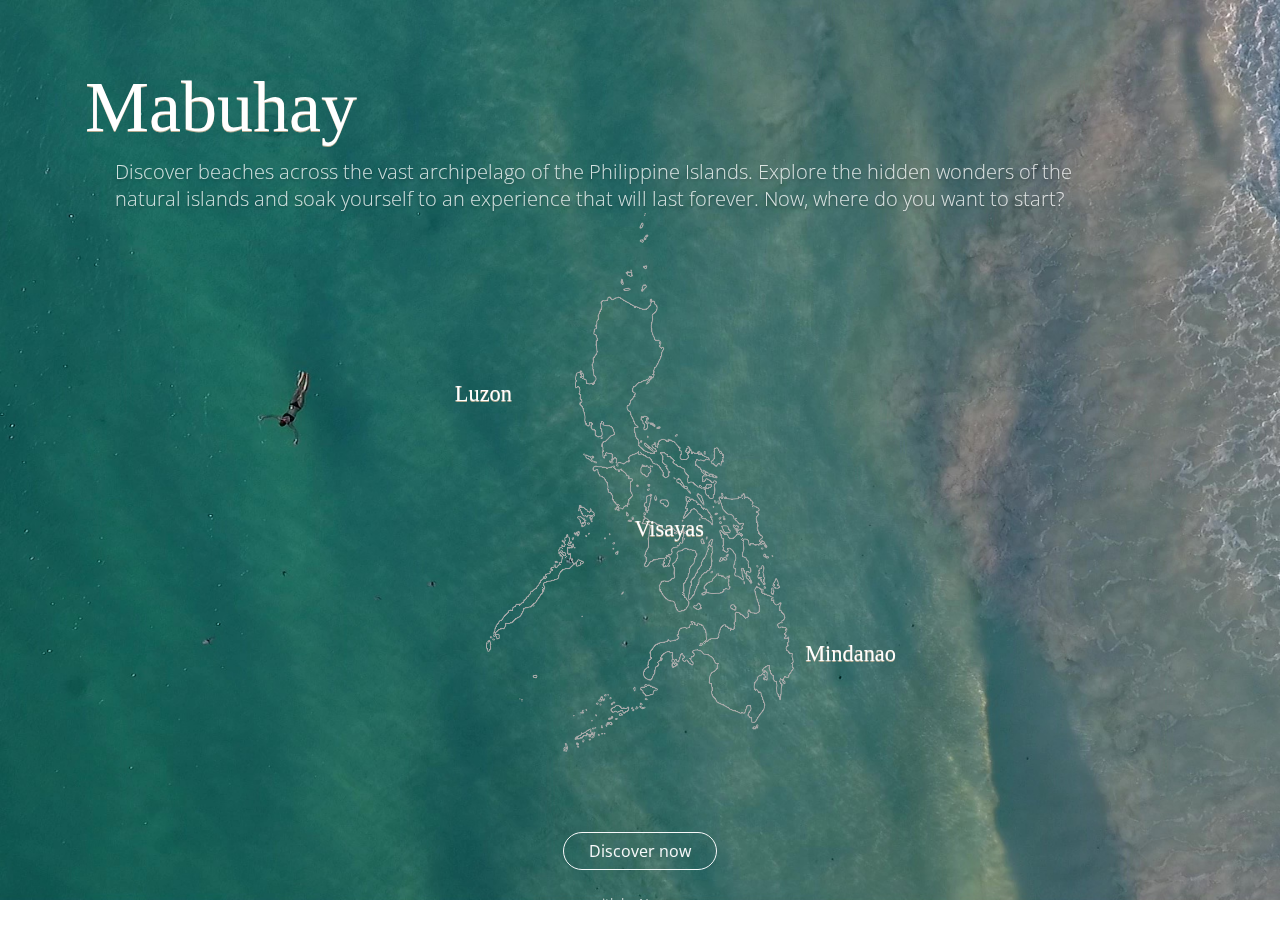
==== index.html @ d315f385 "v1.0 capstone1" ====
<!DOCTYPE html>
<html>
	<head>
		<!-- Metadata -->
		<meta charset="utf-8">
		<meta name="viewport" content="width=device-width, initial-scale=1.0, maximum-scale=1.0">
		<meta http-equiv="X-UA-Compatible" content="IE-Edge">

		<!-- Bootstrap CSS -->
		<link rel="stylesheet" type="text/css" href="./assets/css/bootstrap.css">

		<!-- Personalized css -->
		<link rel="stylesheet" type="text/css" href="./assets/css/style.css">

		<!-- JQuery -->
		<script src="https://code.jquery.com/jquery-3.3.1.js" integrity="sha256-2Kok7MbOyxpgUVvAk/HJ2jigOSYS2auK4Pfzbm7uH60=" crossorigin="anonymous"></script>

		<!-- Popper -->
		<script src="https://cdnjs.cloudflare.com/ajax/libs/popper.js/1.12.9/umd/popper.min.js" integrity="sha384-ApNbgh9B+Y1QKtv3Rn7W3mgPxhU9K/ScQsAP7hUibX39j7fakFPskvXusvfa0b4Q" crossorigin="anonymous"></script>

		<!-- Bootstrap JS -->
		<script type="text/javascript" src="./assets/js/bootstrap.js"></script>

		<!-- Favicon -->
		<link rel="shortcut icon" type="image/x-icon" href="./assets/img/favicon.ico">

		<!-- Title -->
		<title>Welcome to Isla Pilipinas</title>

		<!-- Fonts -->
		<link rel="stylesheet" href="https://use.fontawesome.com/releases/v5.3.1/css/all.css" integrity="sha384-mzrmE5qonljUremFsqc01SB46JvROS7bZs3IO2EmfFsd15uHvIt+Y8vEf7N7fWAU" crossorigin="anonymous">
		<link href="https://fonts.googleapis.com/css?family=Open+Sans|Permanent+Marker" rel="stylesheet">
	</head>
	<body>

		<!-- Background Video -->
		<div class="fullscreen">
		    <video loop muted autoplay poster="./assets/img/lonely-blue.jpg">
		        <source src="./assets/video/lonely-blue.webm" type="video/webm">
		        <source src="./assets/video/lonely-blue.mp4" type="video/mp4">
		    </video>
		</div>

		<!-- Jumbotron -->
		<div class="jumbotron jumbotron-fluid">
			<div class="container">
				<h1 class="display-3">Mabuhay</h1>
				<p class="lead">Discover beaches across the vast archipelago of the Philippine Islands. Explore the hidden wonders of the natural islands and soak yourself to an experience that will last forever. Now, where do you want to start?</p>
			</div>
		</div>

		<!-- Instruction -->
		<!-- <div class="container ">
			<small>Select an Island</small>
		</div> -->

		<!-- Map -->
		<div class="map">
			<img src="./assets/img/map.png">
			<a href="./home.html"><p>Luzon</p></a>
			<a href="#"><p>Visayas</p></a>
			<a href="#"><p>Mindanao</p></a>
		</div>

		<div class="container text-center">
			<a href="home.html"><button type="button" class="btn btn-outline-light">Discover now</button></a>
		</div>

		<!-- Footer -->
		<footer>
			<small><i class="fas fa-code"></i> with <i class="fas fa-heart"></i> by Noumer</small>
			<!-- <small>Isla Pilipinas &copy; 2018</small> -->
		</footer>
	</body>
</html>
---- assets/css/style.css ----
* {
	margin: 0;
	padding: 0;
	box-sizing: border-box;
}

body{
	font-family: 'Open Sans', sans-serif;
}

.btn {
	border-radius: 20px;
	padding: 6px 25px;
}

.jumbotron {
	background-color: transparent;
	margin: 0;
	padding-bottom: 0;
}

.jumbotron h1{
	font-family: 'Permanent Marker', cursive;
	color: white;
	text-shadow: 0px 1px 0px #b2a98f, 0px 0px 0px rgba(0,0,0,0.15), 0px 0px 0px rgba(0,0,0,0.1), 0px 0px 0px rgba(0,0,0,0.1)
}

.jumbotron p{
	color: white;
	opacity: .8;
    width: 90%;
    line-height: initial;
    margin: auto 30px;
    min-width: 250px;
	text-shadow: 0px 2px 3px rgba(0,0,0,0.3);
}

.map {
	overflow-x:hidden;
	position: relative;
	font-family: 'Permanent Marker', cursive;
}

.map p {
	margin: 0;
}

.map img{
    display: block;
    margin: auto auto 80px;
    filter: grayscale(100%) invert(80%);
}

.map a {
	position: absolute;
	color: white;
	transition: .2s;
	font-size: 140%;
	text-shadow: 0px 1px 0px #b2a98f,
	             0px 0px 0px rgba(0,0,0,0.15),
	             0px 0px 0px rgba(0,0,0,0.1),
	             0px 0px 0px rgba(0,0,0,0.1);
}

.map a:hover, .map a:active {
	text-decoration: none;
	font-size: 150%;
  	text-shadow: 0px 2px 0px #b2a98f,
             0px 14px 10px rgba(0,0,0,0.15),
             0px 24px 2px rgba(0,0,0,0.1),
             0px 34px 30px rgba(0,0,0,0.1);
}

.map a:nth-child(2) {
	top: 165px;
    right: 60%;
}

.map a:nth-child(3) {
    top: 300px;
    right: 45%;
}

.map a:nth-child(4) {
    top: 425px;
    right: 30%;
}


footer{
    display: block;
    margin: 20px auto;
    color: white;
    opacity: .7;
    text-align: center;
}


.fullscreen {
  position: fixed;
  top: 0;
  right: 0;
  bottom: 0;
  left: 0;
  overflow: hidden;
  z-index: -100;
  height: 100vh;
}

.fullscreen video{
  position: absolute;
  top: 0;
  left: 0;
  width: 100%;
  height: 100%;
}

@media (min-aspect-ratio: 16/9) {
  .fullscreen video {
    height: 300%;
    top: -100%;
  }
}

@media (max-aspect-ratio: 16/9) {
  .fullscreen video {
    width: 300%;
    left: -100%;
  }
}

@media (max-width: 410px) {
  .fullscreen {
    background: url('../img/lonely-blue.jpg') center center / cover no-repeat;
  }

  .fullscreen video {
    display: none;
  }
}


/*Homepage*/


.navbar-brand img {
	width: 50px;
}

.welcome {
	position: relative;
    height: 100vh;
    max-height: 300px;
    overflow: hidden;
    margin-bottom: 80px;
	top: 0;
	right: 0;
	bottom: 0;
	left: 0;
	z-index: -100;
}

.welcome video {
	position: absolute;
    top: 0;
    left: 0;
    width: 100%;
    /*height: 100%;*/
}

@media (min-aspect-ratio: 16/9) {
  .welcome video {
    height: 300%;
    top: -100%;
  }
}

@media (max-aspect-ratio: 16/9) {
  .welcome video {
    width: 300%;
    left: -100%;
  }
}

@media (max-width: 410px) {
  .welcome {
    background: url('../img/lonely-blue.jpg') center center / cover no-repeat;
  }

  .welcome video {
    display: none;
  }

  .banner > .jumbotron h1 {
    font-size: 3rem;
    margin: 0;
   }

   .banner > .jumbotron p {
    font-size: 1rem;
    margin: 0;
   }

   .banner > .jumbotron {
    padding: 2rem auto;
	}
}

.banner {
	padding: 0;
}

.banner > .jumbotron {
    position: absolute;
    top: 5%;
}

section {
	margin: 50px 0px;
}

.card-essentials {
	height: 350px;
	background-color: #8baf51;
	margin: 10px 0;
}

.card-featured {
	height: 200px;
	background-color: #60704b;
	margin: 10px 0;
}

.card-editors {
	height: 500px;
	background-color: #60704b;
	margin: 10px 0 50px;
}

.alt-container{
    background-color: #ececec;
    padding: 20px;
}
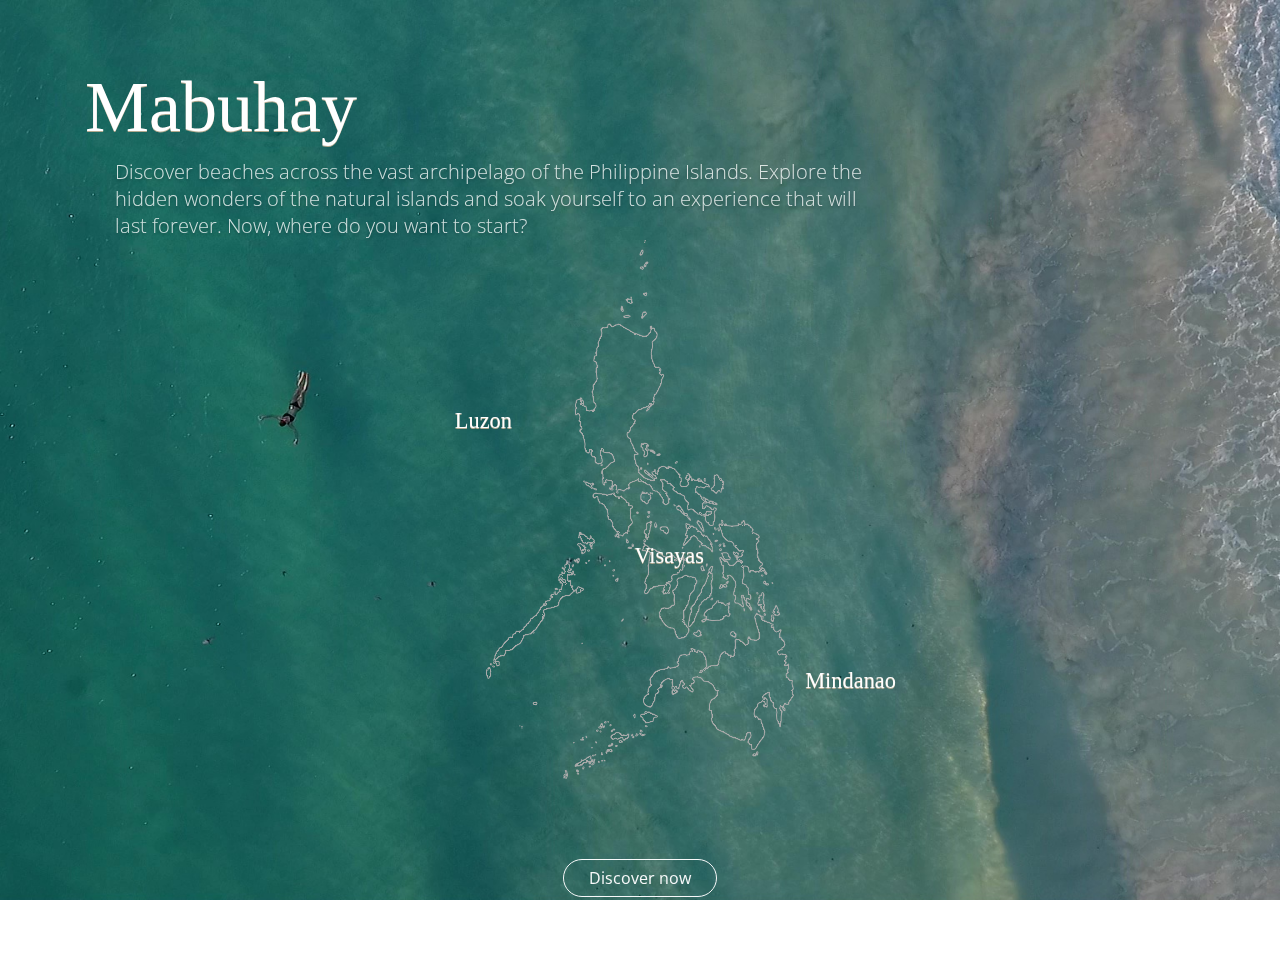
==== commit cdadfd90: "v1.1" ====
--- a/index.html
+++ b/index.html
@@ -67,7 +67,7 @@
 		</div>
 
 		<!-- Footer -->
-		<footer>
+		<footer class="landing-footer">
 			<small><i class="fas fa-code"></i> with <i class="fas fa-heart"></i> by Noumer</small>
 			<!-- <small>Isla Pilipinas &copy; 2018</small> -->
 		</footer>
--- a/assets/css/style.css
+++ b/assets/css/style.css
@@ -28,10 +28,10 @@
 .jumbotron p{
 	color: white;
 	opacity: .8;
-    width: 90%;
-    line-height: initial;
-    margin: auto 30px;
-    min-width: 250px;
+  width: 70%;
+  line-height: initial;
+  margin: auto 30px;
+  min-width: 250px;
 	text-shadow: 0px 2px 3px rgba(0,0,0,0.3);
 }
 
@@ -87,7 +87,7 @@
 }
 
 
-footer{
+.landing-footer{
     display: block;
     margin: 20px auto;
     color: white;
@@ -149,10 +149,10 @@
 
 .welcome {
 	position: relative;
-    height: 100vh;
-    max-height: 300px;
-    overflow: hidden;
-    margin-bottom: 80px;
+  height: 100vh;
+  max-height: 500px;
+  overflow: hidden;
+  margin-bottom: 80px;
 	top: 0;
 	right: 0;
 	bottom: 0;
@@ -184,7 +184,7 @@
 
 @media (max-width: 410px) {
   .welcome {
-    background: url('../img/lonely-blue.jpg') center center / cover no-repeat;
+    background: url('../img/luzon.jpg') center center / cover no-repeat;
   }
 
   .welcome video {
@@ -240,4 +240,18 @@
 .alt-container{
     background-color: #ececec;
     padding: 20px;
+}
+
+.main-footer {
+  background-color: lightgray;
+  height: 300px;
+  display: block;
+  color: black;
+  opacity: .7;
+  padding: 50px 0px;
+  overflow: hidden;
+}
+
+.main-footer p{
+  margin: 0;
 }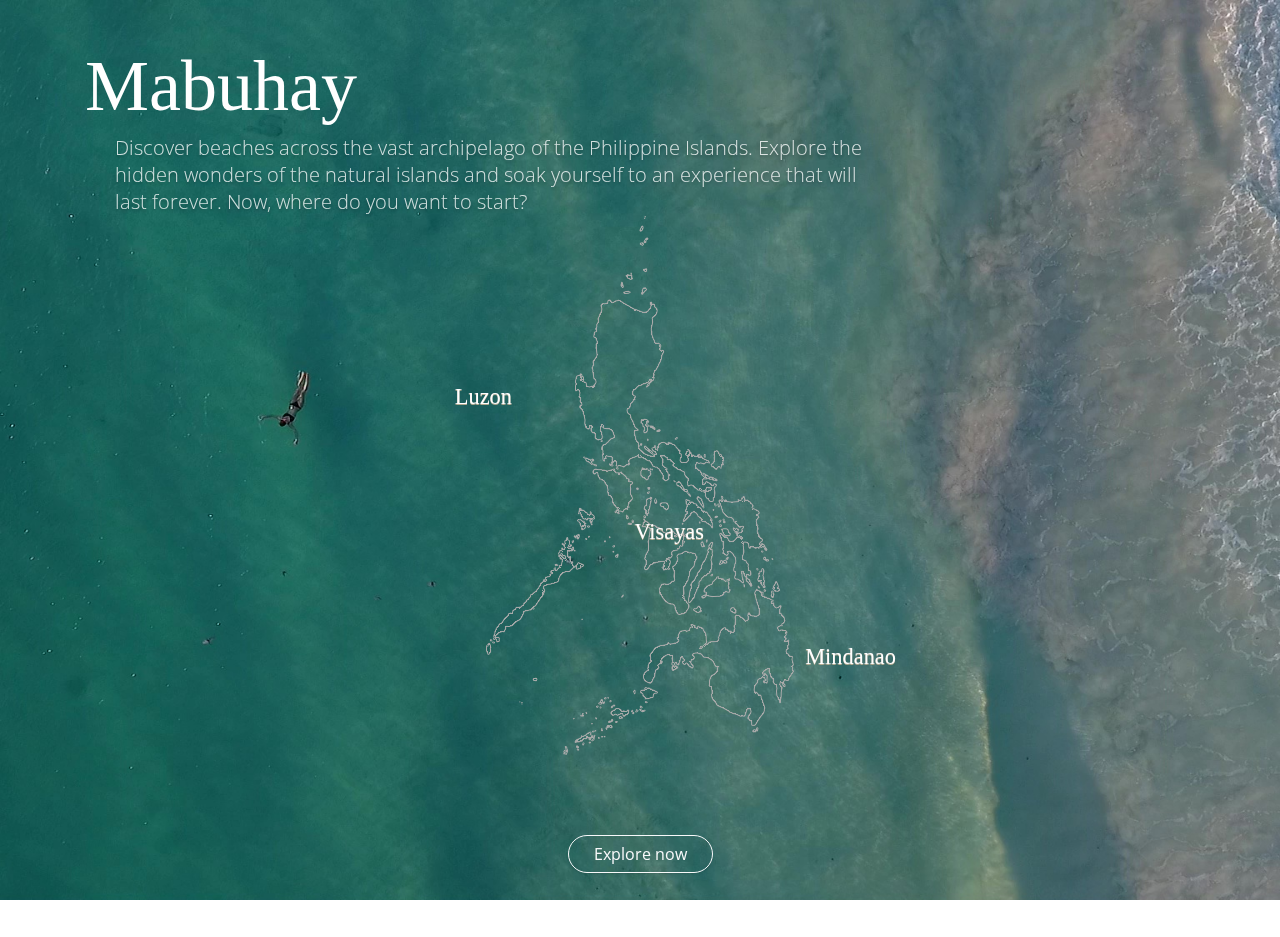
==== commit e9789d0e: "v1.2" ====
--- a/index.html
+++ b/index.html
@@ -7,6 +7,7 @@
 		<meta http-equiv="X-UA-Compatible" content="IE-Edge">
 
 		<!-- Bootstrap CSS -->
+		<link rel="stylesheet" type="text/css" href="./assets/css/animate.css">
 		<link rel="stylesheet" type="text/css" href="./assets/css/bootstrap.css">
 
 		<!-- Personalized css -->
@@ -33,43 +34,62 @@
 	</head>
 	<body>
 
-		<!-- Background Video -->
-		<div class="fullscreen">
-		    <video loop muted autoplay poster="./assets/img/lonely-blue.jpg">
-		        <source src="./assets/video/lonely-blue.webm" type="video/webm">
-		        <source src="./assets/video/lonely-blue.mp4" type="video/mp4">
-		    </video>
+
+		<main id="landing">
+			<!-- Background Video -->
+			<div class="fullscreen">
+			    <video loop muted autoplay poster="./assets/img/lonely-blue.jpg">
+			        <source src="./assets/video/lonely-blue.webm" type="video/webm">
+			        <source src="./assets/video/lonely-blue.mp4" type="video/mp4">
+			    </video>
+			</div>
+
+			<!-- Jumbotron -->
+			<div class="jumbotron jumbotron-fluid">
+				<div class="container animated fadeIn">
+					<h1 class="display-3">Mabuhay</h1>
+					<p class="lead">Discover beaches across the vast archipelago of the Philippine Islands. Explore the hidden wonders of the natural islands and soak yourself to an experience that will last forever. Now, where do you want to start?</p>
+				</div>
+			</div>
+
+			<!-- Map -->
+			<div class="map">
+				<img src="./assets/img/map.png">
+				<a href="./home.html" class="animated fadeInUp"><p>Luzon</p></a>
+				<a href="#soonModal" class="animated fadeInUp" data-toggle="modal"><p>Visayas</p></a>
+				<a href="#soonModal" class="animated fadeInUp" data-toggle="modal"><p>Mindanao</p></a>
+			</div>
+
+			<div class="container text-center">
+				<a href="home.html"><button type="button" class="btn btn-outline-light">Explore now</button></a>
+			</div>
+
+			<!-- Footer -->
+			<footer class="landing-footer">
+				<small><i class="fas fa-code"></i> with <i class="fas fa-heart"></i> by Noumer</small>
+				<!-- <small>Isla Pilipinas &copy; 2018</small> -->
+			</footer>
+		</main>
+
+		<!-- Modal -->
+		<div class="modal fade" id="soonModal" tabindex="-1" role="dialog" aria-labelledby="comingSoonModal" aria-hidden="true">
+		  <div class="modal-dialog modal-dialog-centered" role="document">
+		    <div class="modal-content text-center">
+		      <div class="modal-header">
+		        <h3 class="modal-title">Coming Soon!</h3>
+		        <a class="close" data-dismiss="modal" aria-label="Close">
+		          <span aria-hidden="true">&times;</span>
+		        </a>
+		      </div>
+		      <div class="modal-body">
+		        Don't worry, we're building more content in the future. For now you can go and explore the vast island of Luzon. 
+		      </div>
+		      <div class="modal-footer justify-content-start">
+		        <a href="./home.html"><button type="button" class="btn btn btn-outline-primary">Explore Luzon</button>
+		      </div>
+		    </div>
+		  </div>
 		</div>
 
-		<!-- Jumbotron -->
-		<div class="jumbotron jumbotron-fluid">
-			<div class="container">
-				<h1 class="display-3">Mabuhay</h1>
-				<p class="lead">Discover beaches across the vast archipelago of the Philippine Islands. Explore the hidden wonders of the natural islands and soak yourself to an experience that will last forever. Now, where do you want to start?</p>
-			</div>
-		</div>
-
-		<!-- Instruction -->
-		<!-- <div class="container ">
-			<small>Select an Island</small>
-		</div> -->
-
-		<!-- Map -->
-		<div class="map">
-			<img src="./assets/img/map.png">
-			<a href="./home.html"><p>Luzon</p></a>
-			<a href="#"><p>Visayas</p></a>
-			<a href="#"><p>Mindanao</p></a>
-		</div>
-
-		<div class="container text-center">
-			<a href="home.html"><button type="button" class="btn btn-outline-light">Discover now</button></a>
-		</div>
-
-		<!-- Footer -->
-		<footer class="landing-footer">
-			<small><i class="fas fa-code"></i> with <i class="fas fa-heart"></i> by Noumer</small>
-			<!-- <small>Isla Pilipinas &copy; 2018</small> -->
-		</footer>
 	</body>
 </html>--- a/assets/css/style.css
+++ b/assets/css/style.css
@@ -1,102 +1,73 @@
+/*Universal Customization*/
+
 * {
 	margin: 0;
 	padding: 0;
 	box-sizing: border-box;
-}
-
-body{
-	font-family: 'Open Sans', sans-serif;
-}
-
-.btn {
-	border-radius: 20px;
-	padding: 6px 25px;
-}
-
-.jumbotron {
-	background-color: transparent;
-	margin: 0;
-	padding-bottom: 0;
-}
-
-.jumbotron h1{
-	font-family: 'Permanent Marker', cursive;
-	color: white;
-	text-shadow: 0px 1px 0px #b2a98f, 0px 0px 0px rgba(0,0,0,0.15), 0px 0px 0px rgba(0,0,0,0.1), 0px 0px 0px rgba(0,0,0,0.1)
-}
-
-.jumbotron p{
-	color: white;
-	opacity: .8;
+  font-family: 'Open Sans', sans-serif;
+}
+
+
+
+
+
+
+/*Modal Customization*/
+
+body.modal-open main{
+    -webkit-filter: blur(1px);
+    -moz-filter: blur(1px);
+    -o-filter: blur(1px);
+    -ms-filter: blur(1px);
+    filter: blur(1px);
+}
+
+.modal-content{
+  background-color: rgba(255, 255, 255, 0.80);
+  border: none;
+  box-shadow: 0 5px 15px rgba(0, 0, 0, 0.3);
+}
+
+.modal-header, .modal-footer {
+  border:none;
+  display: block;
+}
+
+.modal-header {
+  padding: 20px 0px 0px;
+}
+.modal-footer {
+  padding: 0px 0px 20px;
+}
+
+.modal-header > a {
+  position: absolute;
+  top: 16px;
+  right: 16px;
+}
+
+
+
+
+
+/*Landing Page Customization*/
+#landing h1 {
+  font-family: 'Permanent Marker', cursive;
+  color: white;
+  line-height: 2.8rem;
+}
+
+#landing .jumbotron p {
+  color: white;
+  opacity: .8;
   width: 70%;
   line-height: initial;
-  margin: auto 30px;
+  margin: 25px 30px 0px;
   min-width: 250px;
-	text-shadow: 0px 2px 3px rgba(0,0,0,0.3);
-}
-
-.map {
-	overflow-x:hidden;
-	position: relative;
-	font-family: 'Permanent Marker', cursive;
-}
-
-.map p {
-	margin: 0;
-}
-
-.map img{
-    display: block;
-    margin: auto auto 80px;
-    filter: grayscale(100%) invert(80%);
-}
-
-.map a {
-	position: absolute;
-	color: white;
-	transition: .2s;
-	font-size: 140%;
-	text-shadow: 0px 1px 0px #b2a98f,
-	             0px 0px 0px rgba(0,0,0,0.15),
-	             0px 0px 0px rgba(0,0,0,0.1),
-	             0px 0px 0px rgba(0,0,0,0.1);
-}
-
-.map a:hover, .map a:active {
-	text-decoration: none;
-	font-size: 150%;
-  	text-shadow: 0px 2px 0px #b2a98f,
-             0px 14px 10px rgba(0,0,0,0.15),
-             0px 24px 2px rgba(0,0,0,0.1),
-             0px 34px 30px rgba(0,0,0,0.1);
-}
-
-.map a:nth-child(2) {
-	top: 165px;
-    right: 60%;
-}
-
-.map a:nth-child(3) {
-    top: 300px;
-    right: 45%;
-}
-
-.map a:nth-child(4) {
-    top: 425px;
-    right: 30%;
-}
-
-
-.landing-footer{
-    display: block;
-    margin: 20px auto;
-    color: white;
-    opacity: .7;
-    text-align: center;
-}
-
-
-.fullscreen {
+  text-shadow: 0px 2px 3px rgba(0,0,0,0.3);
+}
+
+#landing .fullscreen {
   position: fixed;
   top: 0;
   right: 0;
@@ -107,7 +78,7 @@
   height: 100vh;
 }
 
-.fullscreen video{
+#landing .fullscreen video{
   position: absolute;
   top: 0;
   left: 0;
@@ -116,38 +87,168 @@
 }
 
 @media (min-aspect-ratio: 16/9) {
-  .fullscreen video {
+  #landing .fullscreen video {
     height: 300%;
     top: -100%;
   }
 }
 
 @media (max-aspect-ratio: 16/9) {
-  .fullscreen video {
+  #landing .fullscreen video {
     width: 300%;
     left: -100%;
   }
 }
 
 @media (max-width: 410px) {
-  .fullscreen {
+  #landing .fullscreen {
     background: url('../img/lonely-blue.jpg') center center / cover no-repeat;
   }
 
-  .fullscreen video {
+  #landing .fullscreen video {
     display: none;
   }
 }
 
-
-/*Homepage*/
-
+#landing .map {
+  overflow-x:hidden;
+  position: relative;
+}
+
+#landing .map p {
+  font-family: 'Permanent Marker', cursive;
+  margin: 0;
+}
+
+#landing .map img{
+    display: block;
+    margin: auto auto 80px;
+    filter: grayscale(100%) invert(80%);
+}
+
+#landing .map a {
+  position: absolute;
+  color: white;
+  transition: .2s;
+  font-size: 140%;
+  text-shadow: 0px 1px 0px #b2a98f,
+               0px 0px 0px rgba(0,0,0,0.15),
+               0px 0px 0px rgba(0,0,0,0.1),
+               0px 0px 0px rgba(0,0,0,0.1);
+}
+
+#landing .map a:hover, .map a:active {
+  text-decoration: none;
+  font-size: 150%;
+  text-shadow: 0px 2px 0px #b2a98f,
+           0px 14px 10px rgba(0,0,0,0.15),
+           0px 24px 2px rgba(0,0,0,0.1),
+           0px 34px 30px rgba(0,0,0,0.1);
+}
+
+#landing .map a:nth-child(2) {
+  top: 165px;
+    right: 60%;
+}
+
+#landing .map a:nth-child(3) {
+    top: 300px;
+    right: 45%;
+}
+
+#landing .map a:nth-child(4) {
+    top: 425px;
+    right: 30%;
+}
+
+#landing .landing-footer{
+    display: block;
+    margin: 20px auto;
+    color: white;
+    opacity: .7;
+    text-align: center;
+}
+
+
+
+
+/*Bootstrap Customization*/
+.btn {
+  border-radius: 20px;
+  padding: 6px 25px;
+}
+
+.jumbotron {
+  background-color: transparent;
+  margin: 0;
+  padding-bottom: 0;
+}
 
 .navbar-brand img {
-	width: 50px;
-}
-
-.welcome {
+  width: 30px;
+}
+
+.navbar{
+  transition:500ms ease;
+  background:transparent;
+}
+.navbar.scrolled{
+  background: white;
+  box-shadow: 0 1px 2px rgba(0, 0, 0, 0.1);
+}
+.card, button {
+  box-shadow: 0 1px 2px rgba(0, 0, 0, 0.1);
+  border-radius: 5px;
+  -webkit-transition: all 0.6s cubic-bezier(0.165, 0.84, 0.44, 1);
+  transition: all 0.6s cubic-bezier(0.165, 0.84, 0.44, 1);
+}
+
+.card:hover, button:hover {
+  box-shadow: 0 5px 15px rgba(0, 0, 0, 0.3);
+  -webkit-transition: all 0.6s cubic-bezier(0.165, 0.84, 0.44, 1);
+  transition: all 0.6s cubic-bezier(0.165, 0.84, 0.44, 1);
+  -webkit-transform: scale(1.03, 1.03);
+  transform: scale(1.03, 1.03);
+}
+
+.navbar-toggler {
+  border: none;
+}
+
+
+
+/*Homepage Customization*/
+#home .banner {
+  padding: 0;
+}
+
+#home .banner > div > div > h1{
+  font-family: 'Permanent Marker', cursive;
+  color: white;
+  line-height: 2.8rem;
+  text-shadow: 0px 1px 0px #b2a98f, 0px 0px 0px rgba(0,0,0,0.15), 0px 0px 0px rgba(0,0,0,0.1), 0px 0px 0px rgba(0,0,0,0.1)
+}
+
+#home .banner > div > div > p{
+  color: white;
+  opacity: .8;
+  width: 70%;
+  line-height: initial;
+  margin: 25px 30px 0px;
+  min-width: 250px;
+  text-shadow: 0px 2px 3px rgba(0,0,0,0.3);
+}
+
+#home .banner > .jumbotron {
+    position: absolute;
+    top: 15%;
+    left: 0;
+    right: 0;
+    margin-left: auto;
+    margin-right: auto;
+}
+
+#home .welcome {
 	position: relative;
   height: 100vh;
   max-height: 500px;
@@ -157,101 +258,165 @@
 	right: 0;
 	bottom: 0;
 	left: 0;
-	z-index: -100;
-}
-
-.welcome video {
+	z-index: -1;
+  filter: brightness(90%);
+}
+
+#home .welcome video {
 	position: absolute;
-    top: 0;
-    left: 0;
-    width: 100%;
-    /*height: 100%;*/
+  top: 0;
+  left: 0;
+  width: 100%;
 }
 
 @media (min-aspect-ratio: 16/9) {
-  .welcome video {
+  #home .welcome video {
     height: 300%;
     top: -100%;
   }
 }
 
 @media (max-aspect-ratio: 16/9) {
-  .welcome video {
-    width: 300%;
-    left: -100%;
-  }
-}
-
-@media (max-width: 410px) {
-  .welcome {
+  #home .welcome video {
+    width: 120%;
+    left: 0;
+    top: 0;
+  }
+}
+
+@media (min-width: 1440px){
+  #home .welcome video {
+    top:-50%;
+  }
+}
+
+@media (max-width: 768px) {
+  #home .welcome {
     background: url('../img/luzon.jpg') center center / cover no-repeat;
   }
 
-  .welcome video {
+  #home .welcome video {
     display: none;
   }
 
-  .banner > .jumbotron h1 {
+  #home .banner > .jumbotron h1 {
     font-size: 3rem;
     margin: 0;
    }
 
-   .banner > .jumbotron p {
+  #home .banner > .jumbotron p {
     font-size: 1rem;
-    margin: 0;
    }
 
-   .banner > .jumbotron {
+  #home .banner > .jumbotron {
     padding: 2rem auto;
 	}
 }
 
-.banner {
-	padding: 0;
-}
-
-.banner > .jumbotron {
-    position: absolute;
-    top: 5%;
-}
-
-section {
-	margin: 50px 0px;
-}
-
-.card-essentials {
-	height: 350px;
+#home .card-essentials {
+	height: 200px;
 	background-color: #8baf51;
 	margin: 10px 0;
 }
 
-.card-featured {
+#home .card-featured {
 	height: 200px;
 	background-color: #60704b;
 	margin: 10px 0;
 }
 
-.card-editors {
+#home .card-editors {
 	height: 500px;
 	background-color: #60704b;
 	margin: 10px 0 50px;
 }
 
-.alt-container{
-    background-color: #ececec;
-    padding: 20px;
-}
+
+
+
+
+/*Footer Customization*/
 
 .main-footer {
   background-color: lightgray;
-  height: 300px;
+  height: auto;
   display: block;
   color: black;
   opacity: .7;
-  padding: 50px 0px;
+  padding: 30px 0px 0px;
   overflow: hidden;
 }
 
 .main-footer p{
   margin: 0;
-}+  padding: 0 20px;
+}
+
+.main-footer > div > div > div {
+  margin: 20px auto 40px;
+}
+
+.main-footer > div > div > div:last-child{
+  text-align: center;
+}
+
+
+
+
+
+/*Call to Action Customization*/
+
+.cta {
+  background-color: #57869e;
+  color: white;
+  margin: 0;
+  padding: 60px;
+  height: 100%;
+}
+
+
+
+
+
+/*Global Customization*/
+
+section {
+  margin: 50px 0px;
+}
+
+section h2 {
+  font-weight: bold;
+}
+
+a:focus, button:focus {
+  outline: none;
+}
+
+
+.alt-container{
+    background-color: #ececec;
+    padding: 20px 0px;
+}
+
+.banner-small {
+  overflow: hidden;
+  background-image: url(../img/contact.jpg);
+  background-repeat: no-repeat;
+  background-size: cover;
+  background-attachment: fixed;
+  height: auto;
+}
+
+.banner-small > div > div > h1 {
+  color: white;
+  font-weight: bold;
+  letter-spacing: 1px;
+  line-height: 43px;
+  max-width: 500px;
+  margin: auto;
+}
+
+.banner-small > div{
+  padding: 100px 0 40px;
+}
+
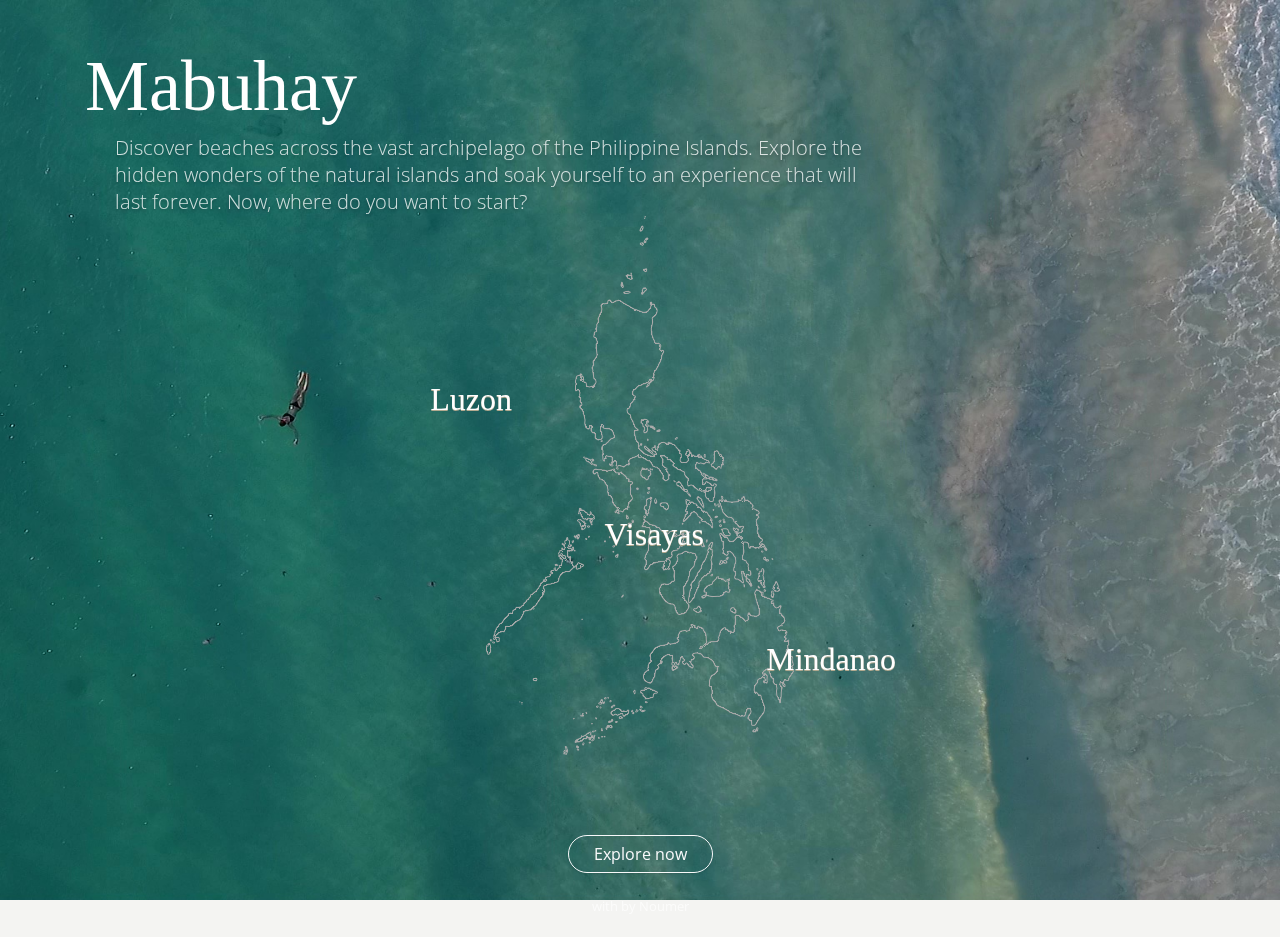
==== commit 5a14c964: "v1.3" ====
--- a/index.html
+++ b/index.html
@@ -46,7 +46,7 @@
 
 			<!-- Jumbotron -->
 			<div class="jumbotron jumbotron-fluid">
-				<div class="container animated fadeIn">
+				<div class="container animated fadeInUp">
 					<h1 class="display-3">Mabuhay</h1>
 					<p class="lead">Discover beaches across the vast archipelago of the Philippine Islands. Explore the hidden wonders of the natural islands and soak yourself to an experience that will last forever. Now, where do you want to start?</p>
 				</div>
@@ -55,9 +55,9 @@
 			<!-- Map -->
 			<div class="map">
 				<img src="./assets/img/map.png">
-				<a href="./home.html" class="animated fadeInUp"><p>Luzon</p></a>
-				<a href="#soonModal" class="animated fadeInUp" data-toggle="modal"><p>Visayas</p></a>
-				<a href="#soonModal" class="animated fadeInUp" data-toggle="modal"><p>Mindanao</p></a>
+				<a href="./home.html" class="animated fadeInUp"><h2>Luzon</h2></a>
+				<a href="#soonModal" class="animated fadeInUp" data-toggle="modal"><h2>Visayas</h2></a>
+				<a href="#soonModal" class="animated fadeInUp" data-toggle="modal"><h2>Mindanao</h2></a>
 			</div>
 
 			<div class="container text-center">
--- a/assets/css/style.css
+++ b/assets/css/style.css
@@ -115,7 +115,7 @@
   position: relative;
 }
 
-#landing .map p {
+#landing .map h2 {
   font-family: 'Permanent Marker', cursive;
   margin: 0;
 }
@@ -286,7 +286,7 @@
 
 @media (min-width: 1440px){
   #home .welcome video {
-    top:-50%;
+    top:-100%;
   }
 }
 
@@ -322,13 +322,55 @@
 #home .card-featured {
 	height: 200px;
 	background-color: #60704b;
-	margin: 10px 0;
+  margin: 10px 0;
+  border: none;
+  background-size: cover;
+  background-repeat: no-repeat;
+  overflow: hidden;
+}
+
+#home .card-featured h4 {
+	position: absolute;
+  bottom: 30px;
+  margin: 10px;
+  color: white;
+}
+
+#home .card-featured h5 {
+  position: absolute;
+  bottom: 0;
+  margin: 10px;
+  color: white;
+}
+
+#home .card-gradient{
+  background-image: linear-gradient(-180deg, rgba(254,254,254,0.00) 50%, #141414 100%);
+  height: 100%;
 }
 
 #home .card-editors {
 	height: 500px;
 	background-color: #60704b;
 	margin: 10px 0 50px;
+}
+
+.featured-1{
+  background-image: url(../img/featured-1.jpg);
+}
+.featured-2{
+  background-image: url(../img/featured-2.jpg);
+}
+.featured-3{
+  background-image: url(../img/featured-3.jpg);
+}
+.featured-4{
+  background-image: url(../img/featured-4.jpg);
+}
+.featured-5{
+  background-image: url(../img/featured-5.jpg);
+}
+.featured-6{
+  background-image: url(../img/featured-6.jpg);
 }
 
 
@@ -380,6 +422,10 @@
 
 /*Global Customization*/
 
+body {
+  background-color: #F4F4F2;
+}
+
 section {
   margin: 50px 0px;
 }
@@ -394,7 +440,7 @@
 
 
 .alt-container{
-    background-color: #ececec;
+    /* background-color: rgb(231, 231, 231); */
     padding: 20px 0px;
 }
 
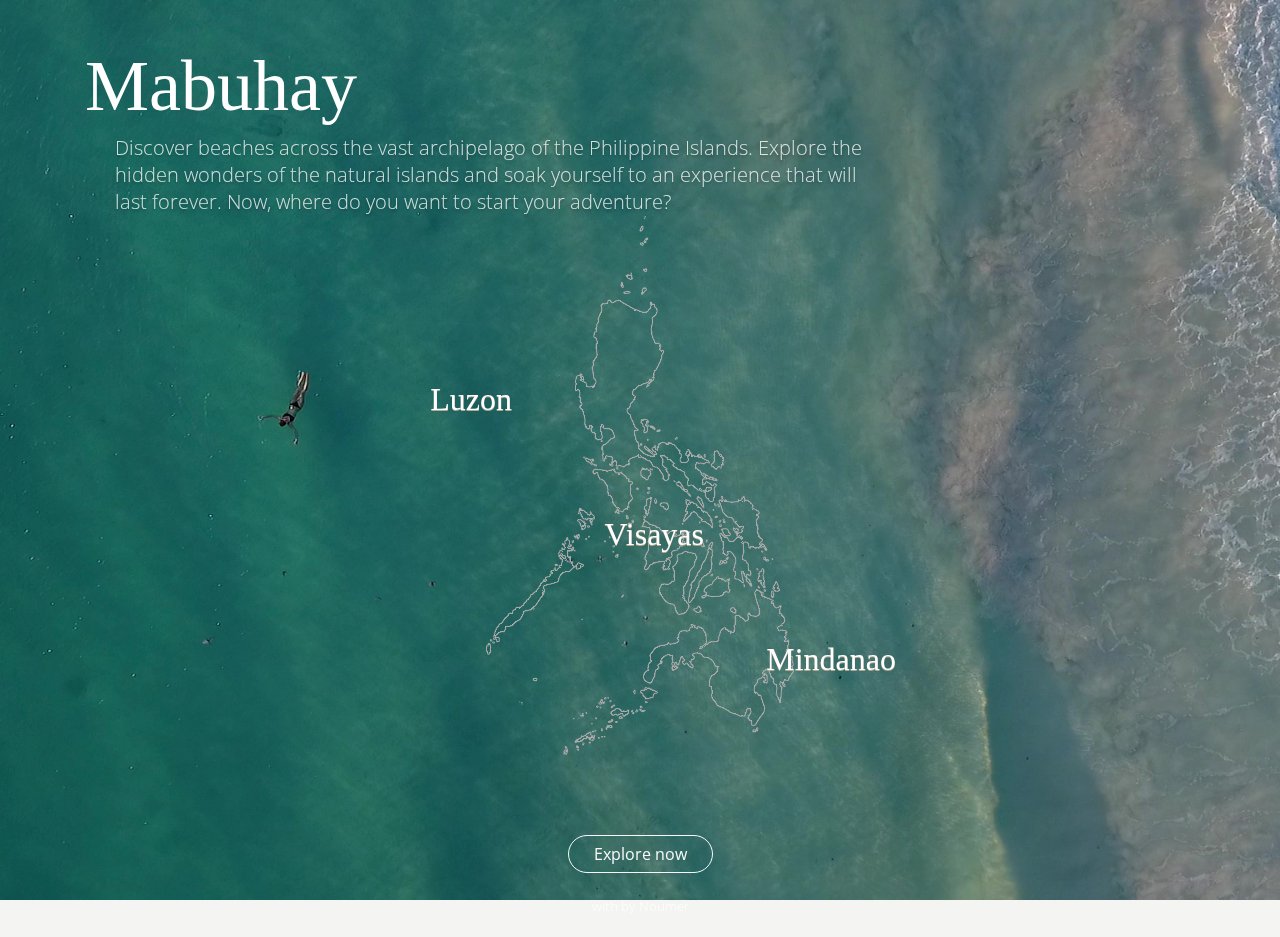
==== commit c7d62927: "v1.4" ====
--- a/index.html
+++ b/index.html
@@ -48,7 +48,7 @@
 			<div class="jumbotron jumbotron-fluid">
 				<div class="container animated fadeInUp">
 					<h1 class="display-3">Mabuhay</h1>
-					<p class="lead">Discover beaches across the vast archipelago of the Philippine Islands. Explore the hidden wonders of the natural islands and soak yourself to an experience that will last forever. Now, where do you want to start?</p>
+					<p class="lead">Discover beaches across the vast archipelago of the Philippine Islands. Explore the hidden wonders of the natural islands and soak yourself to an experience that will last forever. Now, where do you want to start your adventure?</p>
 				</div>
 			</div>
 
@@ -76,7 +76,8 @@
 		  <div class="modal-dialog modal-dialog-centered" role="document">
 		    <div class="modal-content text-center">
 		      <div class="modal-header">
-		        <h3 class="modal-title">Coming Soon!</h3>
+		      	<h1 class="display-2"><i class="far fa-sad-cry animated swing infinite"></i></h1>
+		        <h4 class="modal-title">Coming Soon!</h4>
 		        <a class="close" data-dismiss="modal" aria-label="Close">
 		          <span aria-hidden="true">&times;</span>
 		        </a>
@@ -85,7 +86,7 @@
 		        Don't worry, we're building more content in the future. For now you can go and explore the vast island of Luzon. 
 		      </div>
 		      <div class="modal-footer justify-content-start">
-		        <a href="./home.html"><button type="button" class="btn btn btn-outline-primary">Explore Luzon</button>
+		        <a data-dismiss="modal" aria-label="Close"><button type="button" class="btn btn btn-outline-primary">Explore Luzon</button>
 		      </div>
 		    </div>
 		  </div>
--- a/assets/css/style.css
+++ b/assets/css/style.css
@@ -14,7 +14,7 @@
 
 /*Modal Customization*/
 
-body.modal-open main{
+body.modal-open main, body.modal-open nav{
     -webkit-filter: blur(1px);
     -moz-filter: blur(1px);
     -o-filter: blur(1px);
@@ -37,7 +37,7 @@
   padding: 20px 0px 0px;
 }
 .modal-footer {
-  padding: 0px 0px 20px;
+  padding: 0px 0px 35px;
 }
 
 .modal-header > a {
@@ -184,26 +184,36 @@
   padding-bottom: 0;
 }
 
+a.nav-link {
+  text-align: center;
+  margin: auto 10px;
+}
+
+.navbar-brand {
+  font-size: 25px;
+}
+
 .navbar-brand img {
   width: 30px;
 }
 
 .navbar{
   transition:500ms ease;
-  background:transparent;
-}
-.navbar.scrolled{
-  background: white;
+  background: rgba(236, 236, 234, 0.9);
   box-shadow: 0 1px 2px rgba(0, 0, 0, 0.1);
 }
-.card, button {
+/*.navbar.scrolled{
+  background: rgba(236, 236, 234, 0.7);
+  box-shadow: 0 1px 2px rgba(0, 0, 0, 0.1);
+}*/
+.card {
   box-shadow: 0 1px 2px rgba(0, 0, 0, 0.1);
   border-radius: 5px;
   -webkit-transition: all 0.6s cubic-bezier(0.165, 0.84, 0.44, 1);
   transition: all 0.6s cubic-bezier(0.165, 0.84, 0.44, 1);
 }
 
-.card:hover, button:hover {
+.card:hover {
   box-shadow: 0 5px 15px rgba(0, 0, 0, 0.3);
   -webkit-transition: all 0.6s cubic-bezier(0.165, 0.84, 0.44, 1);
   transition: all 0.6s cubic-bezier(0.165, 0.84, 0.44, 1);
@@ -215,11 +225,22 @@
   border: none;
 }
 
+.form-control {
+  box-shadow: 0 1px 2px rgba(0, 0, 0, 0.1);
+}
+
+.form-control:focus {
+  border: 1px solid #ced4da;
+  outline: none;
+  box-shadow: 0 5px 15px rgba(0, 0, 0, 0.3);
+}
+
 
 
 /*Homepage Customization*/
 #home .banner {
   padding: 0;
+  box-shadow: inset 0px 0px 10px rgba(0,0,0,0.1);
 }
 
 #home .banner > div > div > h1{
@@ -237,6 +258,7 @@
   margin: 25px 30px 0px;
   min-width: 250px;
   text-shadow: 0px 2px 3px rgba(0,0,0,0.3);
+  font-weight: bold;
 }
 
 #home .banner > .jumbotron {
@@ -259,7 +281,7 @@
 	bottom: 0;
 	left: 0;
 	z-index: -1;
-  filter: brightness(90%);
+  filter: saturate(1.8);
 }
 
 #home .welcome video {
@@ -313,13 +335,7 @@
 	}
 }
 
-#home .card-essentials {
-	height: 200px;
-	background-color: #8baf51;
-	margin: 10px 0;
-}
-
-#home .card-featured {
+#home .card-container {
 	height: 200px;
 	background-color: #60704b;
   margin: 10px 0;
@@ -329,18 +345,24 @@
   overflow: hidden;
 }
 
-#home .card-featured h4 {
+#home .card-heading h4 {
 	position: absolute;
   bottom: 30px;
   margin: 10px;
   color: white;
-}
-
-#home .card-featured h5 {
+  text-overflow: ellipsis;
+  width: 90%;
+}
+
+#home .card-subheading h5 {
   position: absolute;
   bottom: 0;
   margin: 10px;
   color: white;
+  text-overflow: ellipsis;
+  white-space: nowrap;
+  overflow: hidden;
+  width: 90%;
 }
 
 #home .card-gradient{
@@ -348,11 +370,28 @@
   height: 100%;
 }
 
-#home .card-editors {
+#home .banner-editor {
+  position: relative;
 	height: 500px;
 	background-color: #60704b;
 	margin: 10px 0 50px;
-}
+  box-shadow: inset 0px 0px 10px rgba(0,0,0,0.3);
+}
+
+#home .banner-editor h2 {
+  font-size: 2.5rem;
+  color: white;
+  text-shadow: 0px 2px 3px rgba(0,0,0,0.3);
+}
+
+#home .banner-editor h3 {
+  color: white;
+  text-shadow: 0px 2px 3px rgba(0,0,0,0.3);
+  margin: auto;
+  max-width: 70%;
+}
+
+
 
 .featured-1{
   background-image: url(../img/featured-1.jpg);
@@ -371,6 +410,27 @@
 }
 .featured-6{
   background-image: url(../img/featured-6.jpg);
+}
+.suggest-1{
+  background-image: url(../img/suggest-1.jpg);
+}
+.suggest-2{
+  background-image: url(../img/suggest-2.jpg);
+}
+.suggest-3{
+  background-image: url(../img/suggest-3.jpg);
+}
+.suggest-4{
+  background-image: url(../img/suggest-4.jpg);
+}
+.editors-1{
+  background-image: url(../img/editors-1.jpg)
+}
+.editors-2{
+  background-image: url(../img/editors-2.jpg)
+}
+.editors-3{
+  background-image: url(../img/editors-3.jpg)
 }
 
 
@@ -410,10 +470,20 @@
 
 .cta {
   background-color: #57869e;
+  background-image: url(../img/cta.jpg);
+  background-attachment: fixed;
+  background-size: cover;
+  background-position: center center;
+  background-repeat: no-repeat;
   color: white;
   margin: 0;
   padding: 60px;
   height: 100%;
+  filter: saturate(0.7);
+}
+
+.cta h2,.cta p {
+  text-shadow: 0px 2px 3px rgba(0,0,0,0.3);
 }
 
 
@@ -432,25 +502,39 @@
 
 section h2 {
   font-weight: bold;
+  letter-spacing: 1px;
 }
 
 a:focus, button:focus {
   outline: none;
 }
 
+.active {
+  font-weight: bold;
+}
 
 .alt-container{
     /* background-color: rgb(231, 231, 231); */
     padding: 20px 0px;
 }
 
+#contact .banner-small {
+  background-image: url(../img/contact-alt.jpg);
+  background-position: center center;
+}
+
+#about .banner-small {
+   background-image: url(../img/about-alt.jpg);
+  background-position: center center;
+}
+
 .banner-small {
   overflow: hidden;
-  background-image: url(../img/contact.jpg);
   background-repeat: no-repeat;
   background-size: cover;
   background-attachment: fixed;
   height: auto;
+  padding: 80px 0;
 }
 
 .banner-small > div > div > h1 {
@@ -460,9 +544,54 @@
   line-height: 43px;
   max-width: 500px;
   margin: auto;
+  text-shadow: 0px 2px 3px rgba(0,0,0,0.3);
 }
 
 .banner-small > div{
   padding: 100px 0 40px;
 }
 
+.vh-center {
+    position: absolute;
+    top: 50%;
+    height: 100px;
+    margin-top: -50px;
+    right:  0;
+    left: 0;
+}
+
+
+
+
+
+/*Contact Customization*/
+#contact > div > div.row > div {
+  margin: 40px auto;
+}
+
+#contact iframe {
+    width: 100%;
+}
+
+#contact label {
+  width: 100%;
+}
+
+#contact textarea {
+  resize: none;
+}
+
+#contact a {
+  text-align: right;
+  display: block;
+}
+
+#contact > div > div > div > h2 > i.fas {
+    font-size: 20px;
+    vertical-align: middle;
+}
+
+#contact .fa-phone{
+  transform: rotate(115deg);
+}
+
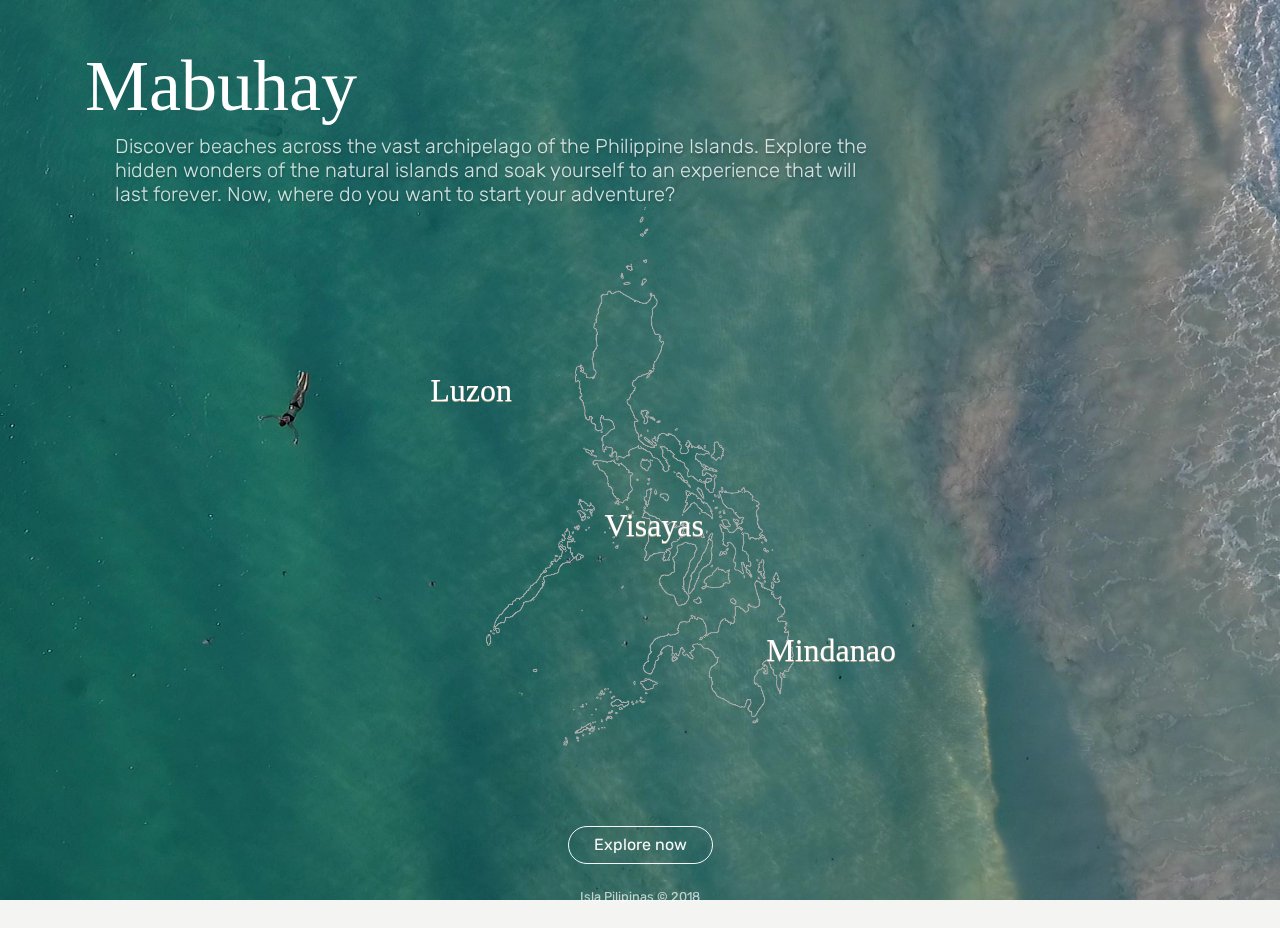
==== commit 3da59684: "v1.5" ====
--- a/index.html
+++ b/index.html
@@ -30,7 +30,7 @@
 
 		<!-- Fonts -->
 		<link rel="stylesheet" href="https://use.fontawesome.com/releases/v5.3.1/css/all.css" integrity="sha384-mzrmE5qonljUremFsqc01SB46JvROS7bZs3IO2EmfFsd15uHvIt+Y8vEf7N7fWAU" crossorigin="anonymous">
-		<link href="https://fonts.googleapis.com/css?family=Open+Sans|Permanent+Marker" rel="stylesheet">
+		<link href="https://fonts.googleapis.com/css?family=Rubik|Permanent+Marker" rel="stylesheet">
 	</head>
 	<body>
 
@@ -66,8 +66,8 @@
 
 			<!-- Footer -->
 			<footer class="landing-footer">
-				<small><i class="fas fa-code"></i> with <i class="fas fa-heart"></i> by Noumer</small>
-				<!-- <small>Isla Pilipinas &copy; 2018</small> -->
+				<!-- <small><i class="fas fa-code"></i> with <i class="fas fa-heart"></i> by Noumer</small> -->
+				<small>Isla Pilipinas &copy; 2018</small>
 			</footer>
 		</main>
 
@@ -86,7 +86,7 @@
 		        Don't worry, we're building more content in the future. For now you can go and explore the vast island of Luzon. 
 		      </div>
 		      <div class="modal-footer justify-content-start">
-		        <a data-dismiss="modal" aria-label="Close"><button type="button" class="btn btn btn-outline-primary">Explore Luzon</button>
+		        <a href="./home.html"><button type="button" class="btn btn btn-outline-dark">Explore Luzon</button>
 		      </div>
 		    </div>
 		  </div>
--- a/assets/css/style.css
+++ b/assets/css/style.css
@@ -4,7 +4,7 @@
 	margin: 0;
 	padding: 0;
 	box-sizing: border-box;
-  font-family: 'Open Sans', sans-serif;
+  font-family: 'Rubik', sans-serif;
 }
 
 
@@ -36,6 +36,11 @@
 .modal-header {
   padding: 20px 0px 0px;
 }
+
+.modal-header h1 {
+  color: #2193b0;
+}
+
 .modal-footer {
   padding: 0px 0px 35px;
 }
@@ -178,6 +183,26 @@
   padding: 6px 25px;
 }
 
+.btn-dark {
+  background-color: #2193b0;
+  border: 2px solid #2193b0;
+}
+
+.btn-dark:hover{
+  background-color: #1e839c;
+  border: 2px solid #1e839c;
+}
+
+.btn-outline-dark {
+  border: 2px solid #2193b0;
+  color: #2193b0;
+}
+
+.btn-outline-dark:hover {
+  background-color: #1e839c;
+  border: 2px solid #1e839c;
+}
+
 .jumbotron {
   background-color: transparent;
   margin: 0;
@@ -238,13 +263,14 @@
 
 
 /*Homepage Customization*/
+
 #home .banner {
   padding: 0;
   box-shadow: inset 0px 0px 10px rgba(0,0,0,0.1);
 }
 
 #home .banner > div > div > h1{
-  font-family: 'Permanent Marker', cursive;
+  /* font-family: 'Rubik', cursive; */
   color: white;
   line-height: 2.8rem;
   text-shadow: 0px 1px 0px #b2a98f, 0px 0px 0px rgba(0,0,0,0.15), 0px 0px 0px rgba(0,0,0,0.1), 0px 0px 0px rgba(0,0,0,0.1)
@@ -308,7 +334,7 @@
 
 @media (min-width: 1440px){
   #home .welcome video {
-    top:-100%;
+    top:-95%;
   }
 }
 
@@ -440,10 +466,9 @@
 /*Footer Customization*/
 
 .main-footer {
-  background-color: lightgray;
+  background-color: #f1f1f1;
   height: auto;
   display: block;
-  color: black;
   opacity: .7;
   padding: 30px 0px 0px;
   overflow: hidden;
@@ -470,7 +495,7 @@
 
 .cta {
   background-color: #57869e;
-  background-image: url(../img/cta.jpg);
+  background-image: url(../img/suggest-1.jpg);
   background-attachment: fixed;
   background-size: cover;
   background-position: center center;
@@ -518,13 +543,17 @@
     padding: 20px 0px;
 }
 
+#home section > h2, #contact h3, .main-footer h4 {
+  color: #484848;
+}
+
 #contact .banner-small {
-  background-image: url(../img/contact-alt.jpg);
+  background-image: url(../img/contact.jpg);
   background-position: center center;
 }
 
 #about .banner-small {
-   background-image: url(../img/about-alt.jpg);
+   background-image: url(../img/about.jpg);
   background-position: center center;
 }
 
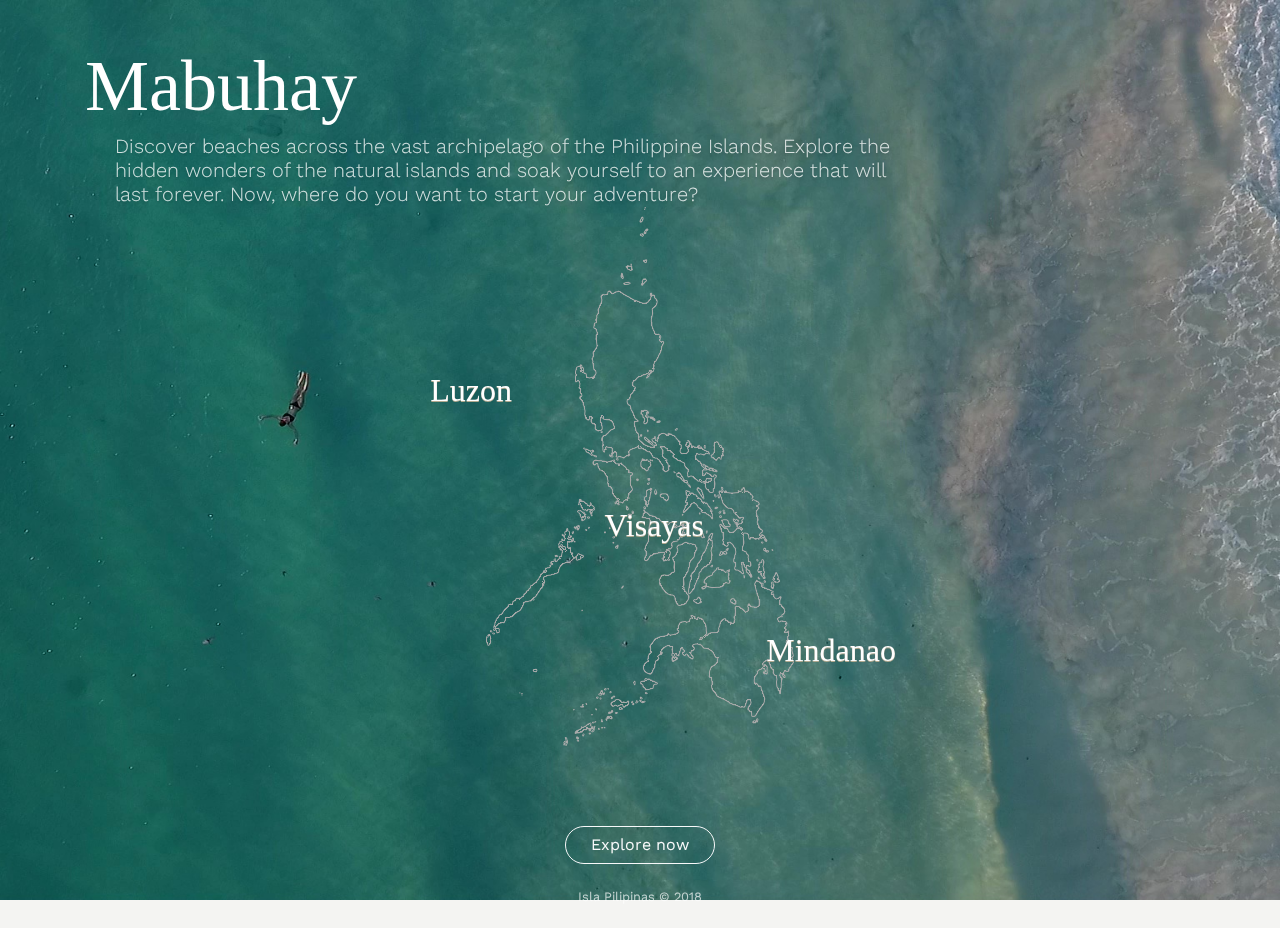
==== commit 07866911: "v1.6" ====
--- a/index.html
+++ b/index.html
@@ -30,7 +30,7 @@
 
 		<!-- Fonts -->
 		<link rel="stylesheet" href="https://use.fontawesome.com/releases/v5.3.1/css/all.css" integrity="sha384-mzrmE5qonljUremFsqc01SB46JvROS7bZs3IO2EmfFsd15uHvIt+Y8vEf7N7fWAU" crossorigin="anonymous">
-		<link href="https://fonts.googleapis.com/css?family=Rubik|Permanent+Marker" rel="stylesheet">
+		<link href="https://fonts.googleapis.com/css?family=Work+Sans|Permanent+Marker" rel="stylesheet">
 	</head>
 	<body>
 
--- a/assets/css/style.css
+++ b/assets/css/style.css
@@ -4,7 +4,7 @@
 	margin: 0;
 	padding: 0;
 	box-sizing: border-box;
-  font-family: 'Rubik', sans-serif;
+  font-family: 'Work Sans', sans-serif;
 }
 
 
@@ -15,15 +15,15 @@
 /*Modal Customization*/
 
 body.modal-open main, body.modal-open nav{
-    -webkit-filter: blur(1px);
-    -moz-filter: blur(1px);
-    -o-filter: blur(1px);
-    -ms-filter: blur(1px);
-    filter: blur(1px);
+    -webkit-filter: blur(2px);
+    -moz-filter: blur(2px);
+    -o-filter: blur(2px);
+    -ms-filter: blur(2px);
+    filter: blur(2px);
 }
 
 .modal-content{
-  background-color: rgba(255, 255, 255, 0.80);
+  background-color:rgba(236, 236, 234, 0.9);
   border: none;
   box-shadow: 0 5px 15px rgba(0, 0, 0, 0.3);
 }
@@ -69,7 +69,7 @@
   line-height: initial;
   margin: 25px 30px 0px;
   min-width: 250px;
-  text-shadow: 0px 2px 3px rgba(0,0,0,0.3);
+  text-shadow: 0px 2px 3px rgba(0,0,0,0.2);
 }
 
 #landing .fullscreen {
@@ -267,10 +267,13 @@
 #home .banner {
   padding: 0;
   box-shadow: inset 0px 0px 10px rgba(0,0,0,0.1);
+  background-color: rgba(0, 0, 0, 0.2);
 }
 
 #home .banner > div > div > h1{
-  /* font-family: 'Rubik', cursive; */
+  font-family: 'Permanent Marker', serif;
+  letter-spacing: 3px;
+  font-weight: normal;
   color: white;
   line-height: 2.8rem;
   text-shadow: 0px 1px 0px #b2a98f, 0px 0px 0px rgba(0,0,0,0.15), 0px 0px 0px rgba(0,0,0,0.1), 0px 0px 0px rgba(0,0,0,0.1)
@@ -283,7 +286,7 @@
   line-height: initial;
   margin: 25px 30px 0px;
   min-width: 250px;
-  text-shadow: 0px 2px 3px rgba(0,0,0,0.3);
+  text-shadow: 0px 2px 3px rgba(0,0,0,0.2);
   font-weight: bold;
 }
 
@@ -361,41 +364,6 @@
 	}
 }
 
-#home .card-container {
-	height: 200px;
-	background-color: #60704b;
-  margin: 10px 0;
-  border: none;
-  background-size: cover;
-  background-repeat: no-repeat;
-  overflow: hidden;
-}
-
-#home .card-heading h4 {
-	position: absolute;
-  bottom: 30px;
-  margin: 10px;
-  color: white;
-  text-overflow: ellipsis;
-  width: 90%;
-}
-
-#home .card-subheading h5 {
-  position: absolute;
-  bottom: 0;
-  margin: 10px;
-  color: white;
-  text-overflow: ellipsis;
-  white-space: nowrap;
-  overflow: hidden;
-  width: 90%;
-}
-
-#home .card-gradient{
-  background-image: linear-gradient(-180deg, rgba(254,254,254,0.00) 50%, #141414 100%);
-  height: 100%;
-}
-
 #home .banner-editor {
   position: relative;
 	height: 500px;
@@ -407,12 +375,12 @@
 #home .banner-editor h2 {
   font-size: 2.5rem;
   color: white;
-  text-shadow: 0px 2px 3px rgba(0,0,0,0.3);
+  text-shadow: 0px 2px 3px rgba(0,0,0,0.2);
 }
 
 #home .banner-editor h3 {
   color: white;
-  text-shadow: 0px 2px 3px rgba(0,0,0,0.3);
+  text-shadow: 0px 2px 3px rgba(0,0,0,0.2);
   margin: auto;
   max-width: 70%;
 }
@@ -476,16 +444,37 @@
 
 .main-footer p{
   margin: 0;
-  padding: 0 20px;
-}
+  padding: 5px 20px;
+}
+
+.main-footer p > a{
+  color: #1d1d1d;
+  transition: .5s;
+}
+
+.main-footer p > a:hover{
+  font-size: 16.5px;
+  text-decoration: none;
+}
+
 
 .main-footer > div > div > div {
-  margin: 20px auto 40px;
+  margin: 20px auto;
 }
 
 .main-footer > div > div > div:last-child{
   text-align: center;
 }
+.fa-behance-square{
+  color: #1769ff;
+}
+
+.fa-twitter-square {
+  color: #1da1f2;
+}
+.fa-instagram {
+  color: #c13584;
+}
 
 
 
@@ -494,8 +483,7 @@
 /*Call to Action Customization*/
 
 .cta {
-  background-color: #57869e;
-  background-image: url(../img/suggest-1.jpg);
+  background: linear-gradient(-180deg, rgba(254,254,254,0.00) 10%, #141414 100%), url(../img/suggest-1.jpg);
   background-attachment: fixed;
   background-size: cover;
   background-position: center center;
@@ -508,9 +496,14 @@
 }
 
 .cta h2,.cta p {
-  text-shadow: 0px 2px 3px rgba(0,0,0,0.3);
-}
-
+  text-shadow: 0px 2px 3px rgba(0,0,0,0.2);
+}
+
+.cta h2 {
+  font-family: 'Permanent Marker', serif;
+  letter-spacing: 3px;
+  font-weight: normal;
+}
 
 
 
@@ -522,19 +515,23 @@
 }
 
 section {
-  margin: 50px 0px;
+  margin: 50px 0px 100px;
 }
 
 section h2 {
   font-weight: bold;
-  letter-spacing: 1px;
+  letter-spacing: .5px;
+}
+
+iframe {
+    width: 100%;
 }
 
 a:focus, button:focus {
   outline: none;
 }
 
-.active {
+nav .active {
   font-weight: bold;
 }
 
@@ -544,17 +541,15 @@
 }
 
 #home section > h2, #contact h3, .main-footer h4 {
-  color: #484848;
+  color: #1d1d1d;
 }
 
 #contact .banner-small {
-  background-image: url(../img/contact.jpg);
-  background-position: center center;
+  background-image: linear-gradient(-180deg, rgba(254,254,254,0.00) 10%, #141414 100%), url(../img/contact.jpg);
 }
 
 #about .banner-small {
-   background-image: url(../img/about.jpg);
-  background-position: center center;
+  background-image:linear-gradient(-180deg, rgba(254,254,254,0.00) 10%, #141414 100%), url(../img/about.jpg);
 }
 
 .banner-small {
@@ -564,6 +559,7 @@
   background-attachment: fixed;
   height: auto;
   padding: 80px 0;
+  background-position: center center;
 }
 
 .banner-small > div > div > h1 {
@@ -573,7 +569,7 @@
   line-height: 43px;
   max-width: 500px;
   margin: auto;
-  text-shadow: 0px 2px 3px rgba(0,0,0,0.3);
+  text-shadow: 0px 2px 3px rgba(0,0,0,0.2);
 }
 
 .banner-small > div{
@@ -589,8 +585,47 @@
     left: 0;
 }
 
-
-
+.card-container {
+  height: 200px;
+  background-color: #60704b;
+  margin: 10px 0;
+  border: none;
+  background-size: cover;
+  background-repeat: no-repeat;
+  overflow: hidden;
+}
+
+.card-heading h4 {
+  position: absolute;
+  bottom: 30px;
+  margin: 10px;
+  color: white;
+  text-overflow: ellipsis;
+  width: 90%;
+  font-weight: bold;
+  letter-spacing: .5px;
+}
+
+ .card-subheading h5 {
+  position: absolute;
+  bottom: 0;
+  margin: 10px;
+  color: white;
+  text-overflow: ellipsis;
+  white-space: nowrap;
+  overflow: hidden;
+  width: 90%;
+}
+
+ .card-gradient{
+  background-image: linear-gradient(-180deg, rgba(254,254,254,0.00) 30%, #141414 100%);
+  height: 100%;
+}
+
+#about h2 {
+  background-color: white;
+  top: 63.4px;
+}
 
 
 /*Contact Customization*/
@@ -598,10 +633,6 @@
   margin: 40px auto;
 }
 
-#contact iframe {
-    width: 100%;
-}
-
 #contact label {
   width: 100%;
 }
@@ -612,7 +643,6 @@
 
 #contact a {
   text-align: right;
-  display: block;
 }
 
 #contact > div > div > div > h2 > i.fas {
@@ -624,3 +654,70 @@
   transform: rotate(115deg);
 }
 
+
+
+
+
+/*Profile Customization*/
+#profile section {
+  margin-bottom: 100px;
+}
+
+#profile .banner-small > div > div > h1 {
+  font-family: 'Permanent Marker', cursive;
+  font-weight: normal;
+  line-height: 50px;
+}
+
+#profile .jumbotron {
+    position: absolute;
+    left: 0;
+    top: 15%;
+    right: 0;
+}
+
+#profile .jumbotron h1 {
+    color: white;
+    font-weight: normal;
+    letter-spacing: 1px;
+    line-height: 50px;
+    max-width: 500px;
+    margin: auto;
+    text-shadow: 0px 2px 3px rgba(0,0,0,0.2);
+    overflow: hidden;
+    font-family: 'Permanent Marker', cursive;
+}
+
+#profile .banner-small {
+    height: 400px;
+    filter: brightness(80%);
+}
+
+#gallery div > div > a > div  {
+  height: auto;
+  padding: 50%;
+}
+
+.gallery {
+  padding: 50% 0;
+}
+
+.gallery  span {
+  color: white;
+  filter: invert(100%);
+}
+
+#reviews >div >div>div{
+ text-align: center;
+ height: 250px;
+ padding: 10% 0;
+}
+
+#reviews blockquote{
+  width: 80%;
+  margin: auto;
+}
+
+#reviews .fa-chevron-right,#reviews .fa-chevron-left {
+  color: gray;
+}